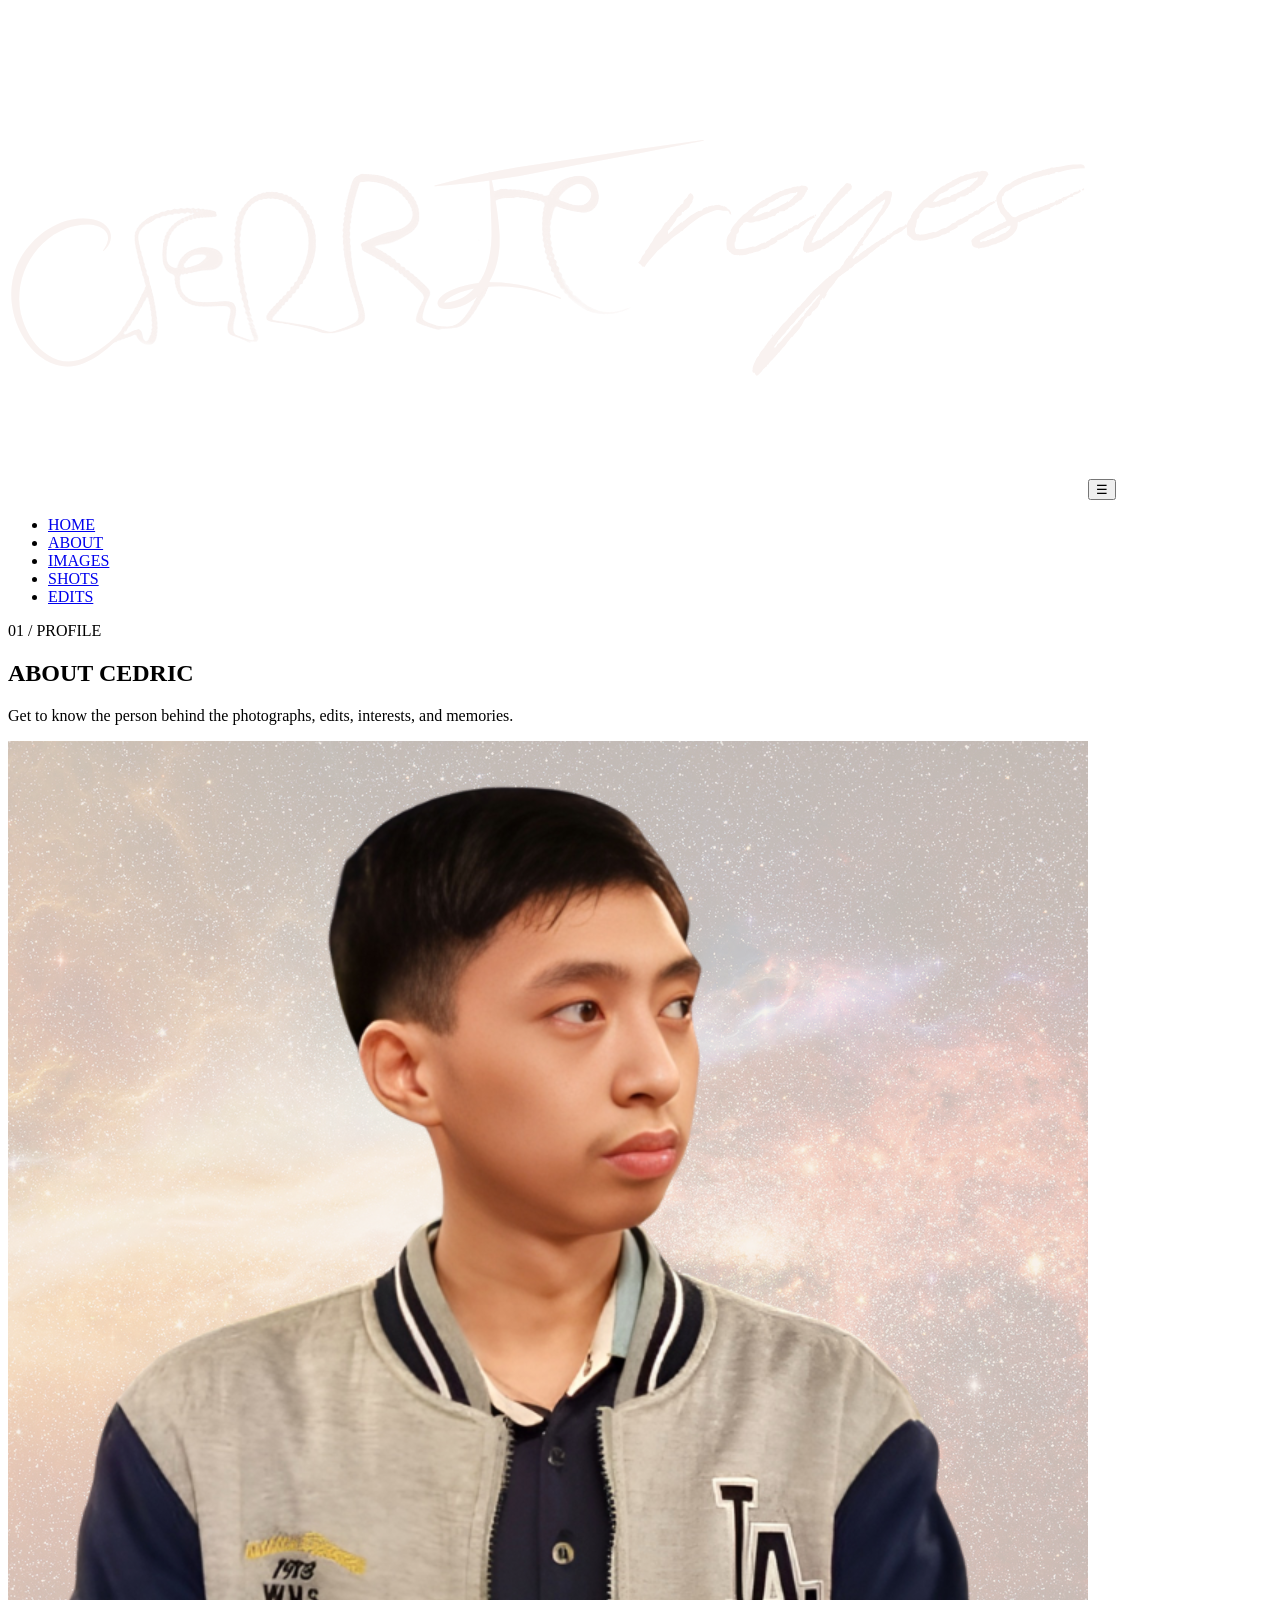
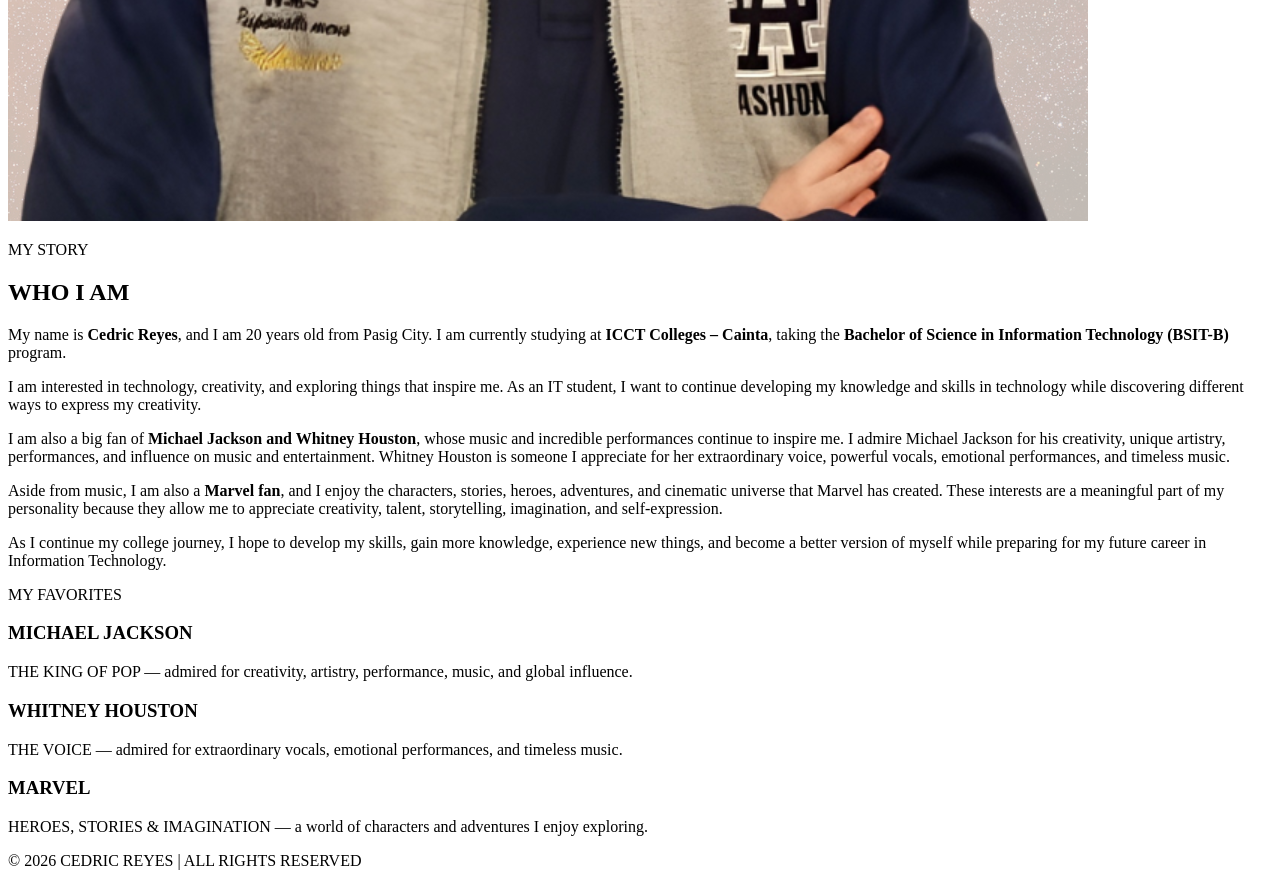
==== ABOUT.html @ 0dfe2b96 "CEDRIC" ====
<!DOCTYPE html>
<html lang="en"><head><meta charset="UTF-8"><meta name="viewport" content="width=device-width, initial-scale=1.0"><title>CEDRIC REYES | About</title><link rel="stylesheet" href="styles.css"><link rel="icon" href="icon.png" type="image/x-icon"></head>
<body>
<header class="site-header"><nav class="nav container"><a class="brand" href="index.html"><img src="logo.png" alt="Cedric Reyes"></a><button class="menu-toggle">☰</button><ul class="nav-links"><li><a href="index.html">HOME</a></li><li><a class="active" href="ABOUT.html">ABOUT</a></li><li><a href="IMAGES.html">IMAGES</a></li><li><a href="SHOTS.html">SHOTS</a></li><li><a href="EDITS.html">EDITS</a></li></ul></nav></header>
<main>
<section class="page-hero"><div class="container"><p class="section-kicker">01 / PROFILE</p><h1>ABOUT <span>CEDRIC</span></h1><p>Get to know the person behind the photographs, edits, interests, and memories.</p></div></section>
<section class="section about-main"><div class="container about-layout"><div class="about-photo"><img src="me.png" alt="Cedric Reyes"></div><div class="about-copy"><p class="section-kicker">MY STORY</p><h2>WHO I AM</h2><p>My name is <strong>Cedric Reyes</strong>, and I am 20 years old from Pasig City. I am currently studying at <strong>ICCT Colleges – Cainta</strong>, taking the <strong>Bachelor of Science in Information Technology (BSIT-B)</strong> program.</p><p>I am interested in technology, creativity, and exploring things that inspire me. As an IT student, I want to continue developing my knowledge and skills in technology while discovering different ways to express my creativity.</p><p>I am also a big fan of <strong>Michael Jackson and Whitney Houston</strong>, whose music and incredible performances continue to inspire me. I admire Michael Jackson for his creativity, unique artistry, performances, and influence on music and entertainment. Whitney Houston is someone I appreciate for her extraordinary voice, powerful vocals, emotional performances, and timeless music.</p><p>Aside from music, I am also a <strong>Marvel fan</strong>, and I enjoy the characters, stories, heroes, adventures, and cinematic universe that Marvel has created. These interests are a meaningful part of my personality because they allow me to appreciate creativity, talent, storytelling, imagination, and self-expression.</p><p>As I continue my college journey, I hope to develop my skills, gain more knowledge, experience new things, and become a better version of myself while preparing for my future career in Information Technology.</p></div></div></section>
<section class="section dark-section"><div class="container"><p class="section-kicker">MY FAVORITES</p><div class="about-favorites"><div><h3>MICHAEL JACKSON</h3><p>THE KING OF POP — admired for creativity, artistry, performance, music, and global influence.</p></div><div><h3>WHITNEY HOUSTON</h3><p>THE VOICE — admired for extraordinary vocals, emotional performances, and timeless music.</p></div><div><h3>MARVEL</h3><p>HEROES, STORIES &amp; IMAGINATION — a world of characters and adventures I enjoy exploring.</p></div></div></div></section>
</main><footer>© 2026 CEDRIC REYES <span>|</span> ALL RIGHTS RESERVED</footer><script>document.querySelector('.menu-toggle').addEventListener('click',()=>document.querySelector('.nav-links').classList.toggle('open'));</script></body></html>
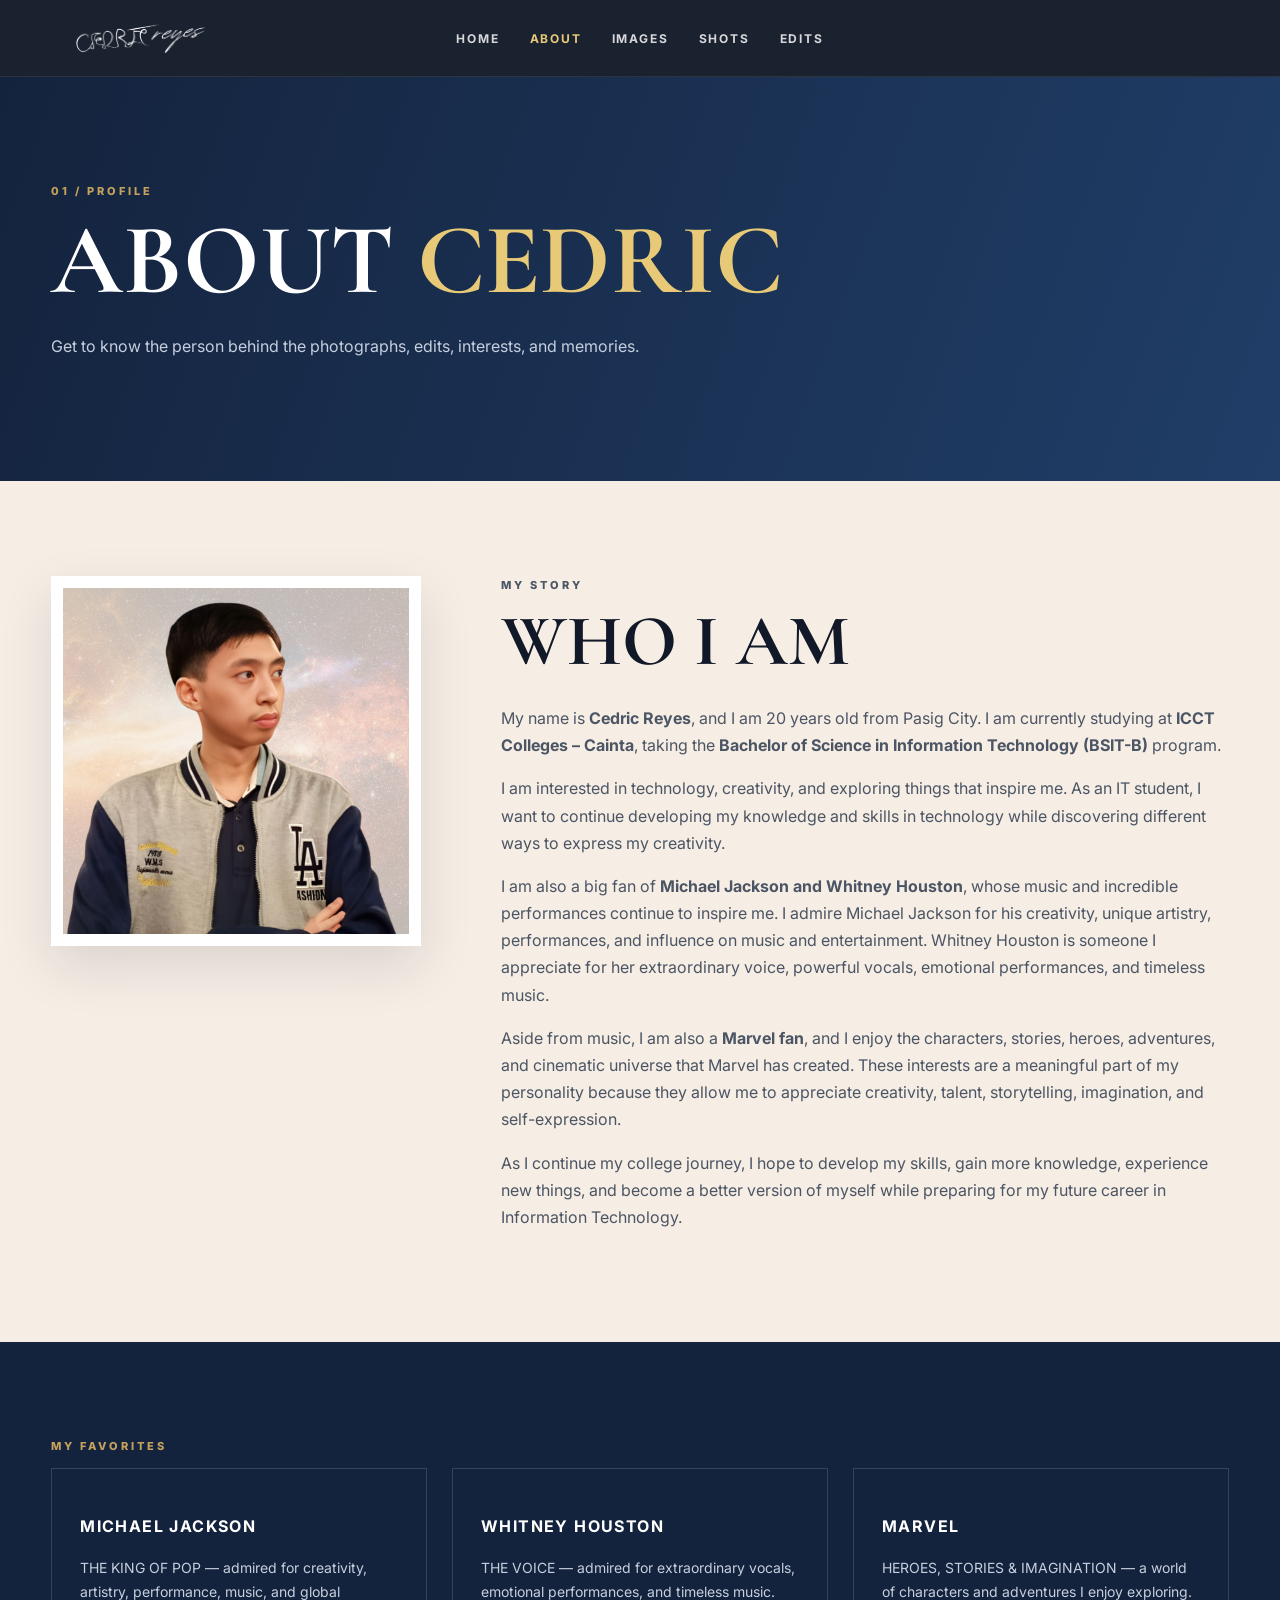
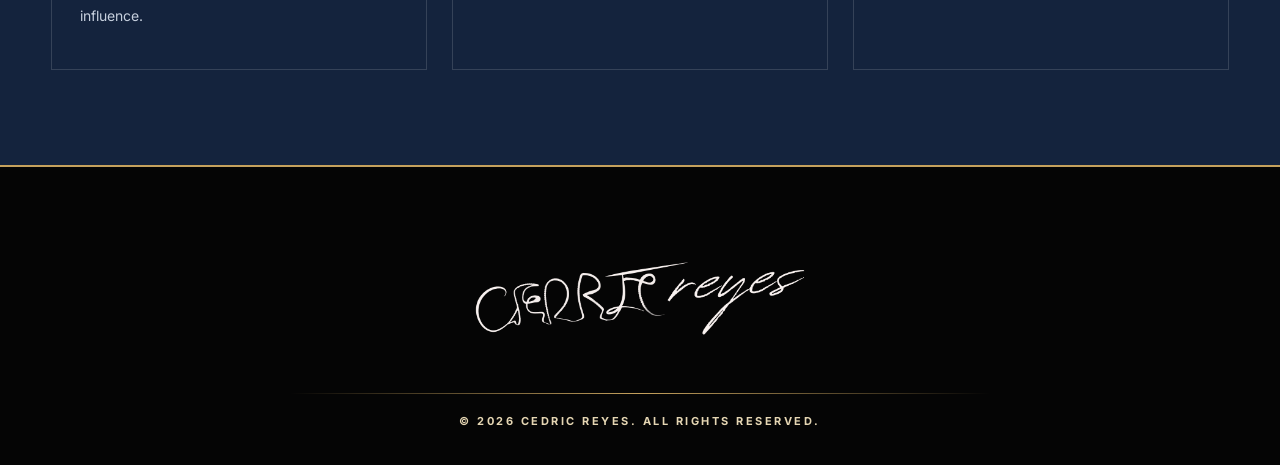
==== commit ae2f9162: "CED" ====
--- a/ABOUT.html
+++ b/ABOUT.html
@@ -6,4 +6,10 @@
 <section class="page-hero"><div class="container"><p class="section-kicker">01 / PROFILE</p><h1>ABOUT <span>CEDRIC</span></h1><p>Get to know the person behind the photographs, edits, interests, and memories.</p></div></section>
 <section class="section about-main"><div class="container about-layout"><div class="about-photo"><img src="me.png" alt="Cedric Reyes"></div><div class="about-copy"><p class="section-kicker">MY STORY</p><h2>WHO I AM</h2><p>My name is <strong>Cedric Reyes</strong>, and I am 20 years old from Pasig City. I am currently studying at <strong>ICCT Colleges – Cainta</strong>, taking the <strong>Bachelor of Science in Information Technology (BSIT-B)</strong> program.</p><p>I am interested in technology, creativity, and exploring things that inspire me. As an IT student, I want to continue developing my knowledge and skills in technology while discovering different ways to express my creativity.</p><p>I am also a big fan of <strong>Michael Jackson and Whitney Houston</strong>, whose music and incredible performances continue to inspire me. I admire Michael Jackson for his creativity, unique artistry, performances, and influence on music and entertainment. Whitney Houston is someone I appreciate for her extraordinary voice, powerful vocals, emotional performances, and timeless music.</p><p>Aside from music, I am also a <strong>Marvel fan</strong>, and I enjoy the characters, stories, heroes, adventures, and cinematic universe that Marvel has created. These interests are a meaningful part of my personality because they allow me to appreciate creativity, talent, storytelling, imagination, and self-expression.</p><p>As I continue my college journey, I hope to develop my skills, gain more knowledge, experience new things, and become a better version of myself while preparing for my future career in Information Technology.</p></div></div></section>
 <section class="section dark-section"><div class="container"><p class="section-kicker">MY FAVORITES</p><div class="about-favorites"><div><h3>MICHAEL JACKSON</h3><p>THE KING OF POP — admired for creativity, artistry, performance, music, and global influence.</p></div><div><h3>WHITNEY HOUSTON</h3><p>THE VOICE — admired for extraordinary vocals, emotional performances, and timeless music.</p></div><div><h3>MARVEL</h3><p>HEROES, STORIES &amp; IMAGINATION — a world of characters and adventures I enjoy exploring.</p></div></div></div></section>
-</main><footer>© 2026 CEDRIC REYES <span>|</span> ALL RIGHTS RESERVED</footer><script>document.querySelector('.menu-toggle').addEventListener('click',()=>document.querySelector('.nav-links').classList.toggle('open'));</script></body></html>
+</main><footer class="site-footer">
+  <div class="footer-inner container">
+    <img src="logo.png" alt="Cedric Reyes" class="footer-logo">
+    <div class="footer-line"></div>
+    <p>© 2026 CEDRIC REYES. ALL RIGHTS RESERVED.</p>
+  </div>
+</footer><script>document.querySelector('.menu-toggle').addEventListener('click',()=>document.querySelector('.nav-links').classList.toggle('open'));</script></body></html>
--- a/styles.css
+++ b/styles.css
@@ -0,0 +1,34 @@
+@import url('https://fonts.googleapis.com/css2?family=Cormorant+Garamond:wght@500;600;700&family=Inter:wght@400;500;600;700;800&display=swap');
+:root{--ink:#111827;--cream:#f6ede5;--gold:#c5a15d;--brown:#745436;--blue:#17345b;--muted:#667085;--white:#fff;--line:rgba(197,161,93,.28)}*{box-sizing:border-box}html{scroll-behavior:smooth}body{margin:0;background:var(--cream);color:var(--ink);font-family:Inter,Arial,sans-serif;line-height:1.7}img{max-width:100%;display:block}a{color:inherit;text-decoration:none}.container{width:min(1180px,92%);margin:auto}.narrow{max-width:900px}.site-header{position:sticky;top:0;z-index:20;background:rgba(18,25,40,.96);backdrop-filter:blur(10px);border-bottom:1px solid rgba(255,255,255,.08)}.nav{min-height:76px;display:flex;align-items:center;justify-content:center;gap:40px;position:relative}.brand{position:absolute;left:0;display:flex;align-items:center}.brand img{width:178px;height:auto;filter:brightness(0) invert(1)}.nav-links{display:flex;gap:30px;list-style:none;margin:0;padding:0}.nav-links a{font-size:12px;font-weight:700;letter-spacing:1.8px;color:#fff;opacity:.82;transition:.25s}.nav-links a:hover,.nav-links a.active{opacity:1;color:#e8c879}.menu-toggle{display:none;background:none;border:0;color:#fff;font-size:25px}.hero{min-height:700px;position:relative;background:linear-gradient(110deg,#101b32 0%,#233c65 55%,#745436 130%);overflow:hidden}.hero:before{content:"";position:absolute;inset:0;background:url('universe.png') center/cover;opacity:.2}.hero-overlay{position:absolute;inset:0;background:radial-gradient(circle at 80% 50%,rgba(197,161,93,.32),transparent 35%)}.hero-content{position:relative;z-index:1;min-height:700px;display:grid;grid-template-columns:1.15fr .85fr;align-items:center;gap:60px}.eyebrow,.section-kicker,.mini-label{font-size:11px;font-weight:800;letter-spacing:3px;color:var(--gold);margin:0 0 12px}.hero h1{font-family:'Cormorant Garamond',serif;color:#fff;font-size:clamp(56px,8vw,105px);line-height:.82;margin:0 0 20px;font-weight:600}.hero h1 span{color:#e7c978}.hero h2{color:#fff;font-size:18px;letter-spacing:7px;margin:0 0 12px}.hero-tag{color:#fff;font-size:17px;font-weight:600}.hero-quote{color:rgba(255,255,255,.75);max-width:550px;font-style:italic;margin:25px 0 35px}.button{display:inline-block;padding:13px 22px;border:1px solid var(--gold);color:#fff;letter-spacing:1.5px;font-size:11px;font-weight:800}.hero-photo{justify-self:end;width:min(390px,100%);padding:12px;border:1px solid rgba(255,255,255,.25);transform:rotate(2deg)}.hero-photo img{aspect-ratio:4/5;object-fit:cover;object-position:center top}.section{padding:95px 0}.section h2,.page-hero h1,.explore h2{font-family:'Cormorant Garamond',serif;font-size:clamp(44px,6vw,72px);line-height:.95;margin:0 0 25px}.lead{font-size:18px;color:#475467}.dark-section{background:#14233d;color:#fff}.dark-section .section-intro{color:#c6cfdd}.interest-grid{display:grid;grid-template-columns:repeat(4,1fr);gap:16px;margin-top:45px}.info-card{padding:28px;border:1px solid rgba(255,255,255,.14);min-height:240px;background:rgba(255,255,255,.035)}.info-card h3{font-size:17px;letter-spacing:1.2px;margin:35px 0 12px}.info-card p{color:#c6cfdd;font-size:14px}.card-number{color:var(--gold);font-weight:800;font-size:12px}.favorite-grid{display:grid;gap:25px;margin-top:45px}.favorite-card{display:grid;grid-template-columns:40% 60%;background:#fff;border:1px solid var(--line);min-height:330px}.favorite-card.reverse{grid-template-columns:60% 40%}.favorite-card.reverse .favorite-image{order:2}.favorite-image img,.marvel-visual img{width:100%;height:100%;object-fit:cover}.favorite-copy{padding:45px}.favorite-copy h3{font-family:'Cormorant Garamond',serif;font-size:48px;margin:0 0 15px;line-height:1}.favorite-copy p{color:#5b6574}.favorite-line{font-size:11px!important;letter-spacing:2px;font-weight:800;color:var(--brown)!important;margin-top:25px}.marvel-card{grid-template-columns:45% 55%;background:#10192d;color:#fff}.marvel-card .favorite-copy p{color:#c6cfdd}.marvel-card .favorite-line{color:#e7c978!important}.section-heading-row{display:flex;justify-content:space-between;align-items:end;gap:25px}.text-link{color:#e7c978;font-size:11px;font-weight:800;letter-spacing:1.5px}.preview-grid{display:grid;grid-template-columns:repeat(3,1fr);gap:12px;margin-top:35px}.preview-grid img{width:100%;height:230px;object-fit:cover}.quote-section{background:#e8ddcf;text-align:center}.quote-box{max-width:850px}.quote-mark{font-family:Georgia,serif;font-size:90px;color:var(--gold);line-height:.5}.quote-box blockquote{font-family:'Cormorant Garamond',serif;font-size:40px;line-height:1.1;margin:20px 0}.quote-box p{letter-spacing:2px;font-weight:700;color:var(--brown)}.facts-grid{display:grid;grid-template-columns:repeat(4,1fr);border-top:1px solid var(--line);border-bottom:1px solid var(--line);margin-top:40px}.fact{padding:35px 20px;border-right:1px solid var(--line)}.fact:last-child{border-right:0}.fact strong{display:block;font-family:'Cormorant Garamond',serif;font-size:36px;line-height:1.1}.fact span{font-size:10px;letter-spacing:2px;color:var(--muted);font-weight:800}.explore{background:var(--gold);color:#fff;padding:65px 0}.explore-inner{display:flex;justify-content:space-between;align-items:center;gap:30px}.explore .section-kicker{color:#fff}.explore-links{display:flex;gap:12px;flex-wrap:wrap}.explore-links a{background:#fff;color:var(--brown);padding:12px 17px;font-size:11px;font-weight:800;letter-spacing:1.3px}footer{background:#745436;color:#e4c77f;text-align:center;padding:22px;font-size:11px;letter-spacing:.7px}footer span{opacity:.5;margin:0 8px}.page-hero{padding:105px 0;background:linear-gradient(110deg,#14233d,#203e68);color:#fff}.page-hero h1{font-size:clamp(55px,8vw,100px)}.page-hero h1 span{color:#e7c978}.page-hero p:last-child{max-width:680px;color:#c6cfdd}.about-layout{display:grid;grid-template-columns:370px 1fr;gap:80px;align-items:start}.about-photo{border:12px solid #fff;box-shadow:0 20px 50px rgba(17,24,39,.12)}.about-copy p{color:#4b5563}.about-copy h2{margin-bottom:30px}.about-favorites{display:grid;grid-template-columns:repeat(3,1fr);gap:25px}.about-favorites>div{border:1px solid rgba(255,255,255,.14);padding:28px}.about-favorites h3{font-size:16px;letter-spacing:1.4px}.about-favorites p{color:#c6cfdd;font-size:14px}.gallery-page .lead{max-width:900px}.photo-quote{margin:55px 0;text-align:center;padding:35px;border-top:1px solid var(--line);border-bottom:1px solid var(--line)}.photo-quote blockquote{font-family:'Cormorant Garamond',serif;font-size:39px;line-height:1.1;margin:0 0 12px}.photo-quote span{font-size:11px;letter-spacing:2px;font-weight:800;color:var(--brown)}.full-gallery,.shots-gallery,.edit-gallery{display:grid;grid-template-columns:repeat(3,1fr);gap:14px}.full-gallery figure,.shots-gallery figure,.edit-gallery figure{margin:0;overflow:hidden;background:#ddd}.full-gallery img,.shots-gallery img,.edit-gallery img{width:100%;aspect-ratio:1/1;object-fit:cover;transition:transform .4s}.full-gallery figure:hover img,.shots-gallery figure:hover img,.edit-gallery figure:hover img{transform:scale(1.04)}.photo-journey{margin-top:75px;max-width:800px}.shots-intro{display:grid;grid-template-columns:2fr 1fr;gap:50px;align-items:end;margin-bottom:55px}.small-note{border-left:3px solid var(--gold);padding-left:20px;font-weight:700;color:var(--brown)}.edit-intro{max-width:850px;margin-bottom:55px}.edit-intro p:not(.section-kicker){color:#4b5563}.edit-gallery{grid-template-columns:repeat(4,1fr)}
+@media(max-width:900px){.hero-content{grid-template-columns:1fr;min-height:760px;padding-top:55px;padding-bottom:55px}.hero-photo{justify-self:start;width:250px}.interest-grid,.about-favorites{grid-template-columns:repeat(2,1fr)}.about-layout{grid-template-columns:1fr;gap:45px}.about-photo{width:min(370px,100%)}.favorite-card,.favorite-card.reverse,.marvel-card{grid-template-columns:1fr}.favorite-card.reverse .favorite-image{order:0}.favorite-image{height:320px}.preview-grid{grid-template-columns:repeat(2,1fr)}.facts-grid{grid-template-columns:repeat(2,1fr)}.fact:nth-child(2){border-right:0}.fact{border-bottom:1px solid var(--line)}.explore-inner{flex-direction:column;align-items:flex-start}.shots-intro{grid-template-columns:1fr}.edit-gallery{grid-template-columns:repeat(3,1fr)}}
+@media(max-width:650px){.nav{justify-content:space-between}.brand{position:static}.brand img{width:125px}.menu-toggle{display:block}.nav-links{display:none;position:absolute;top:76px;left:0;right:0;background:#111827;padding:20px;flex-direction:column;gap:18px}.nav-links.open{display:flex}.hero{min-height:auto}.hero-content{min-height:auto}.hero h1{font-size:58px}.hero-photo{width:220px}.section{padding:70px 0}.interest-grid,.about-favorites,.preview-grid,.full-gallery,.shots-gallery,.edit-gallery{grid-template-columns:1fr}.facts-grid{grid-template-columns:1fr 1fr}.fact{border-right:0}.fact:nth-child(odd){border-right:1px solid var(--line)}.favorite-copy{padding:30px}.favorite-copy h3{font-size:39px}.page-hero{padding:75px 0}.page-hero h1{font-size:58px}.quote-box blockquote{font-size:31px}.section-heading-row{align-items:start;flex-direction:column}}
+
+/* Final refinements */
+.brand img{max-height:58px;object-fit:contain}
+.favorite-image,.marvel-visual{padding:14px;background:#f9f4ee}
+.favorite-image img,.marvel-visual img{border:1px solid rgba(17,24,39,.18)}
+.favorite-copy .mini-label{font-size:13px;letter-spacing:3.4px}
+.marvel-card .marvel-visual{padding:12px}
+.marvel-grid{height:100%;display:grid;grid-template-columns:repeat(2,1fr);grid-template-rows:repeat(3,1fr);gap:8px}
+.marvel-grid img{width:100%;height:100%;object-fit:cover;min-height:0}
+.marvel-grid img:last-child{grid-column:1 / -1}
+.full-gallery figure,.shots-gallery figure,.edit-gallery figure{margin:0;padding:9px;background:#fff;border:1px solid rgba(17,24,39,.14);box-shadow:0 8px 22px rgba(17,24,39,.08)}
+.full-gallery figure img,.shots-gallery figure img,.edit-gallery figure img{width:100%;border:1px solid rgba(197,161,93,.45)}
+.preview-grid img{padding:7px;background:#fff;border:1px solid rgba(197,161,93,.45);box-shadow:0 6px 18px rgba(0,0,0,.15)}
+.hero-photo{background:rgba(255,255,255,.03)}
+.site-footer{background:#050505;color:#fff;padding:55px 0 34px;text-align:center;border-top:2px solid var(--gold)}
+.footer-inner{display:flex;flex-direction:column;align-items:center}
+.footer-logo{width:min(330px,70vw);height:auto;max-height:150px;object-fit:contain;margin-bottom:18px}
+.footer-line{width:min(700px,85%);height:1px;background:linear-gradient(90deg,transparent,var(--gold),transparent);margin:4px 0 18px}
+.site-footer p{margin:0;color:#e5d6b3;font-size:11px;font-weight:700;letter-spacing:2.5px}
+@media (max-width:850px){
+  .brand img{width:160px}
+  .marvel-grid{min-height:360px}
+}
+@media (max-width:650px){
+  .brand img{width:145px}
+  .favorite-card,.favorite-card.reverse,.marvel-card{grid-template-columns:1fr}
+  .favorite-card.reverse .favorite-image{order:0}
+  .marvel-grid{min-height:420px}
+  .footer-logo{width:78vw}
+}
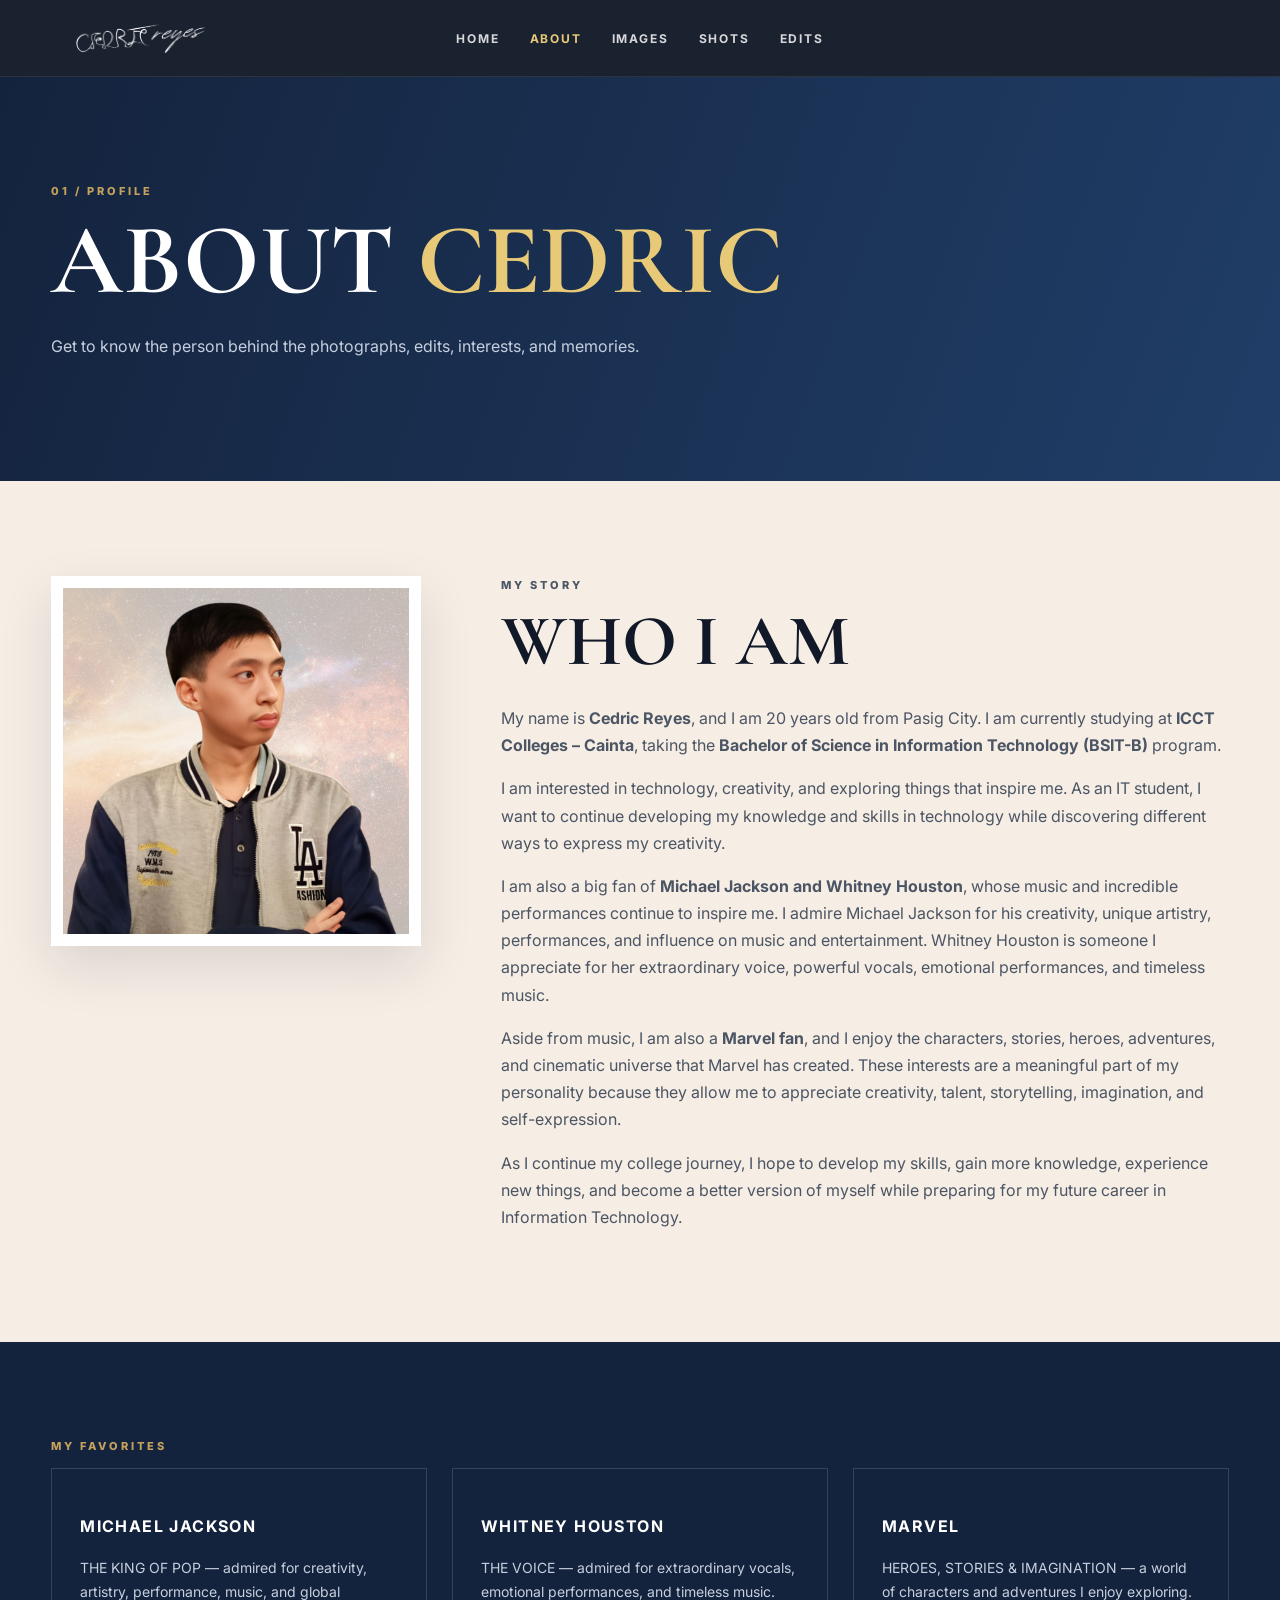
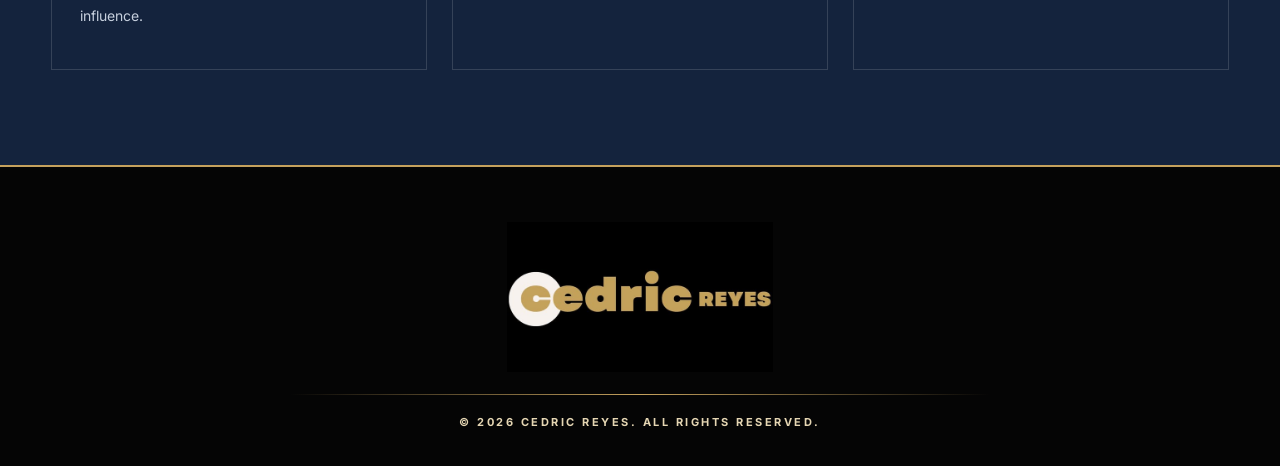
==== commit bc7bba4b: "ced" ====
--- a/ABOUT.html
+++ b/ABOUT.html
@@ -8,7 +8,7 @@
 <section class="section dark-section"><div class="container"><p class="section-kicker">MY FAVORITES</p><div class="about-favorites"><div><h3>MICHAEL JACKSON</h3><p>THE KING OF POP — admired for creativity, artistry, performance, music, and global influence.</p></div><div><h3>WHITNEY HOUSTON</h3><p>THE VOICE — admired for extraordinary vocals, emotional performances, and timeless music.</p></div><div><h3>MARVEL</h3><p>HEROES, STORIES &amp; IMAGINATION — a world of characters and adventures I enjoy exploring.</p></div></div></div></section>
 </main><footer class="site-footer">
   <div class="footer-inner container">
-    <img src="logo.png" alt="Cedric Reyes" class="footer-logo">
+    <img src="CEDFOOTER.jpg" alt="Cedric Reyes" class="footer-logo">
     <div class="footer-line"></div>
     <p>© 2026 CEDRIC REYES. ALL RIGHTS RESERVED.</p>
   </div>
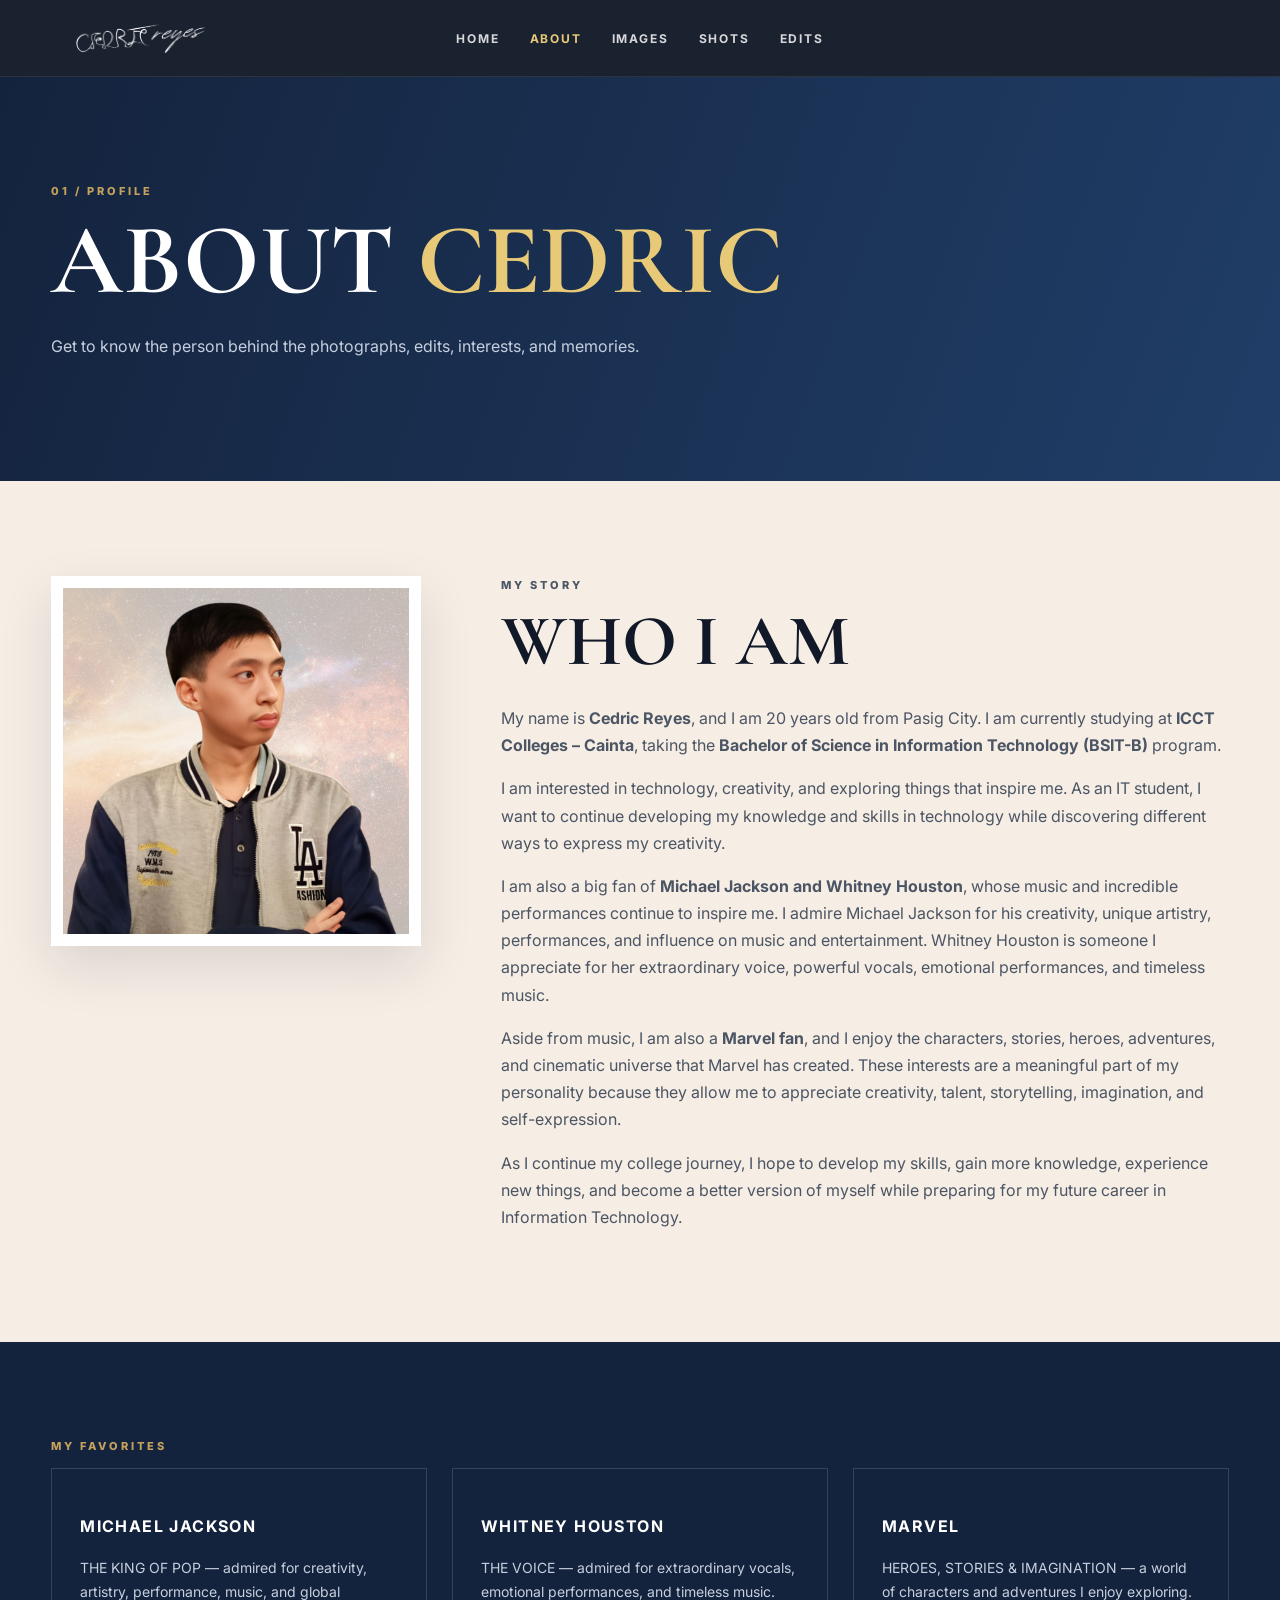
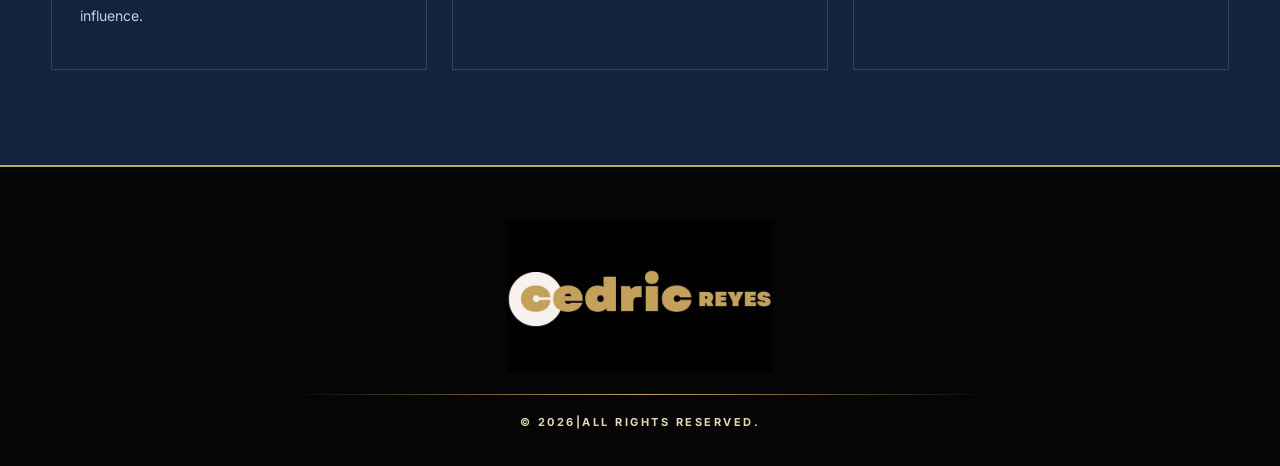
==== commit 2f0813fc: "ced" ====
--- a/ABOUT.html
+++ b/ABOUT.html
@@ -10,6 +10,6 @@
   <div class="footer-inner container">
     <img src="CEDFOOTER.jpg" alt="Cedric Reyes" class="footer-logo">
     <div class="footer-line"></div>
-    <p>© 2026 CEDRIC REYES. ALL RIGHTS RESERVED.</p>
+    <p>© 2026|ALL RIGHTS RESERVED.</p>
   </div>
 </footer><script>document.querySelector('.menu-toggle').addEventListener('click',()=>document.querySelector('.nav-links').classList.toggle('open'));</script></body></html>
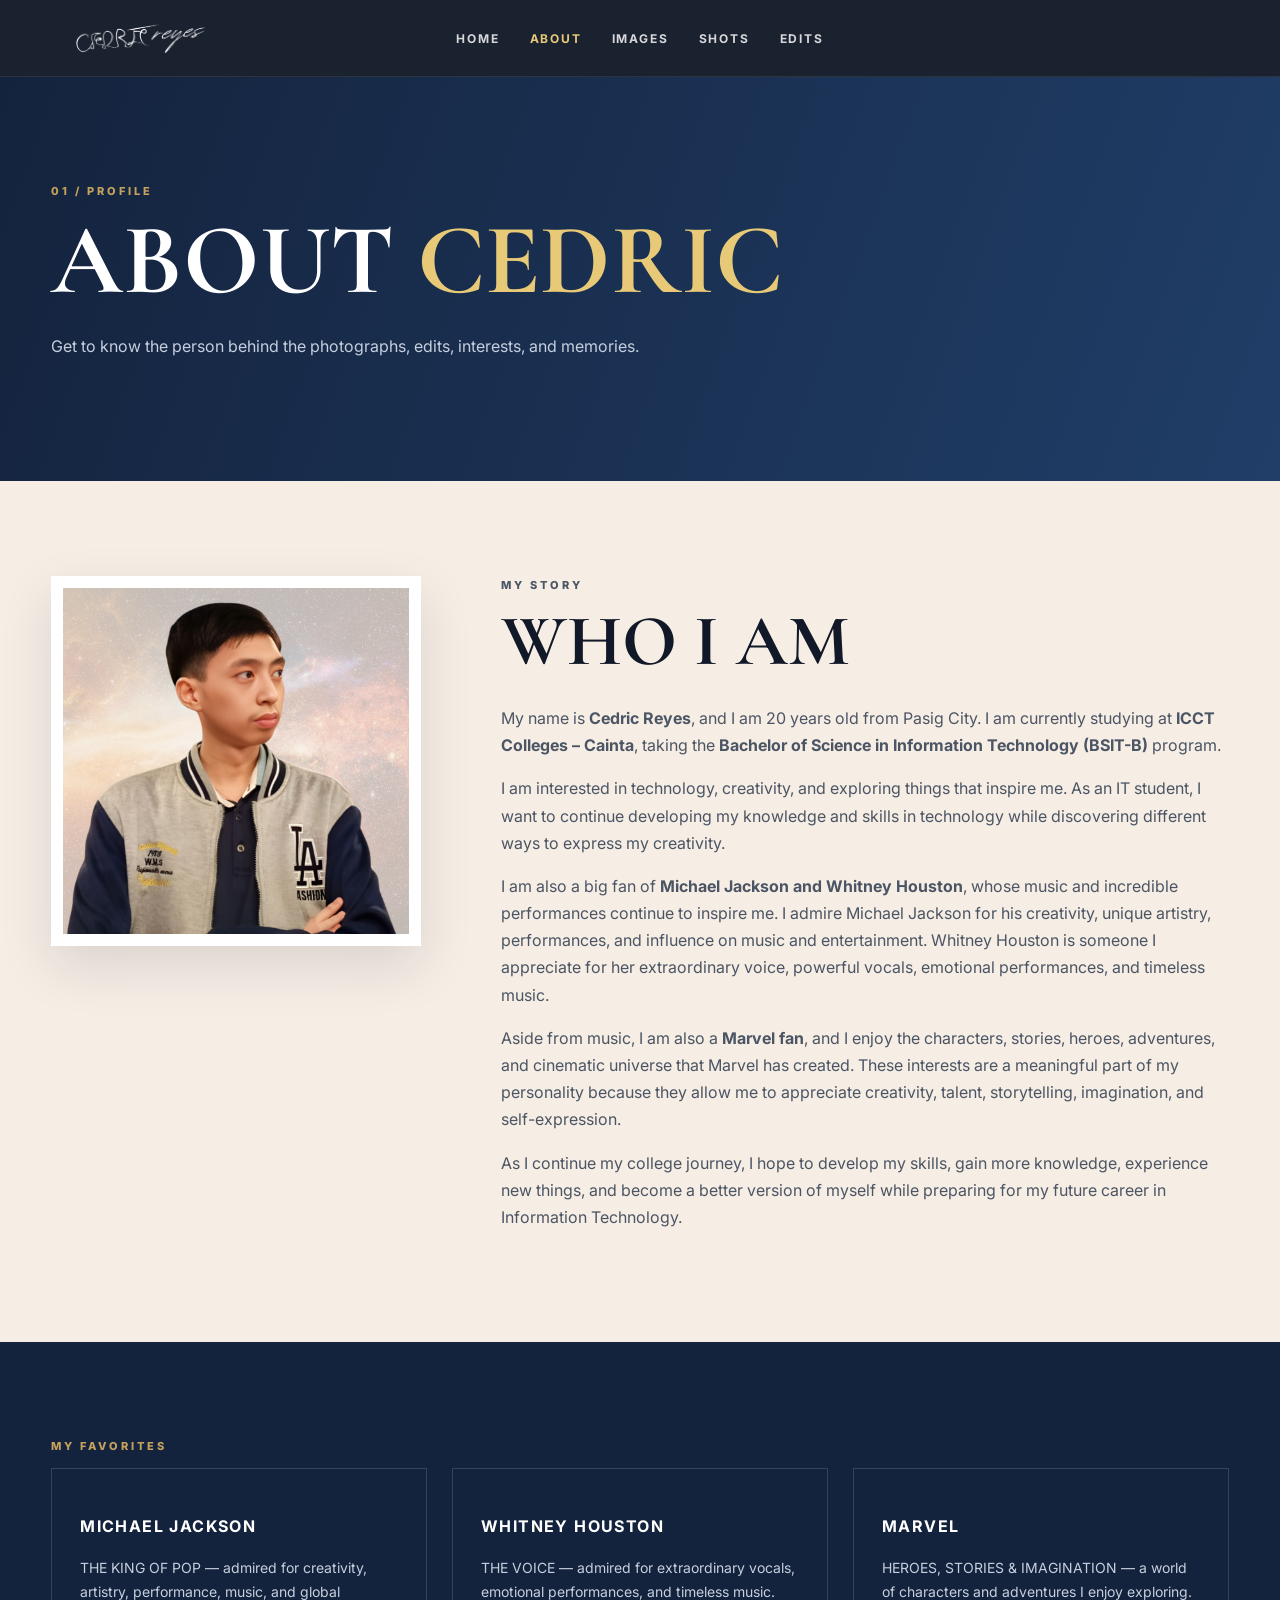
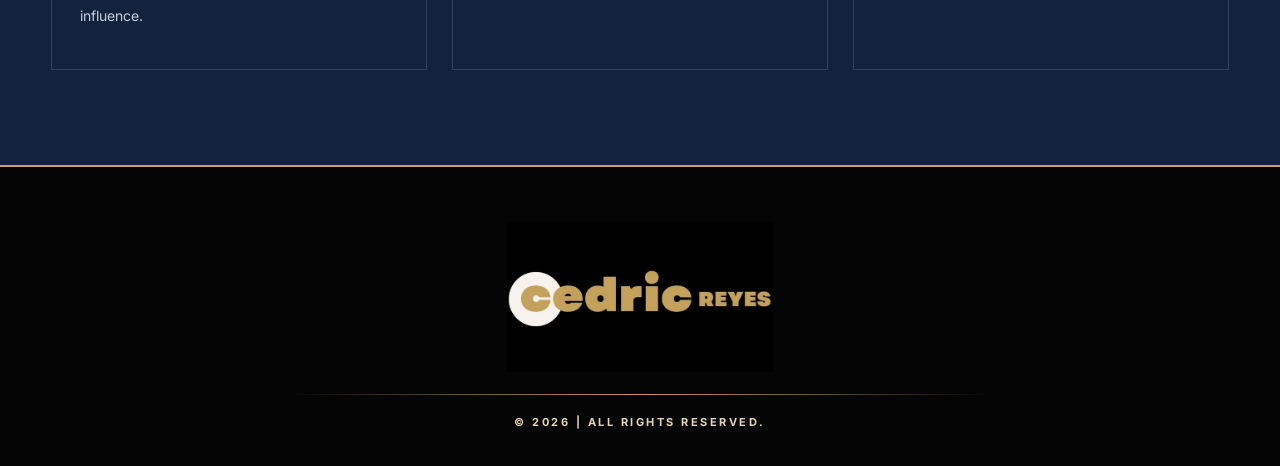
==== commit c21d10f9: "ced" ====
--- a/ABOUT.html
+++ b/ABOUT.html
@@ -10,6 +10,6 @@
   <div class="footer-inner container">
     <img src="CEDFOOTER.jpg" alt="Cedric Reyes" class="footer-logo">
     <div class="footer-line"></div>
-    <p>© 2026|ALL RIGHTS RESERVED.</p>
+    <p>© 2026 | ALL RIGHTS RESERVED.</p>
   </div>
 </footer><script>document.querySelector('.menu-toggle').addEventListener('click',()=>document.querySelector('.nav-links').classList.toggle('open'));</script></body></html>
